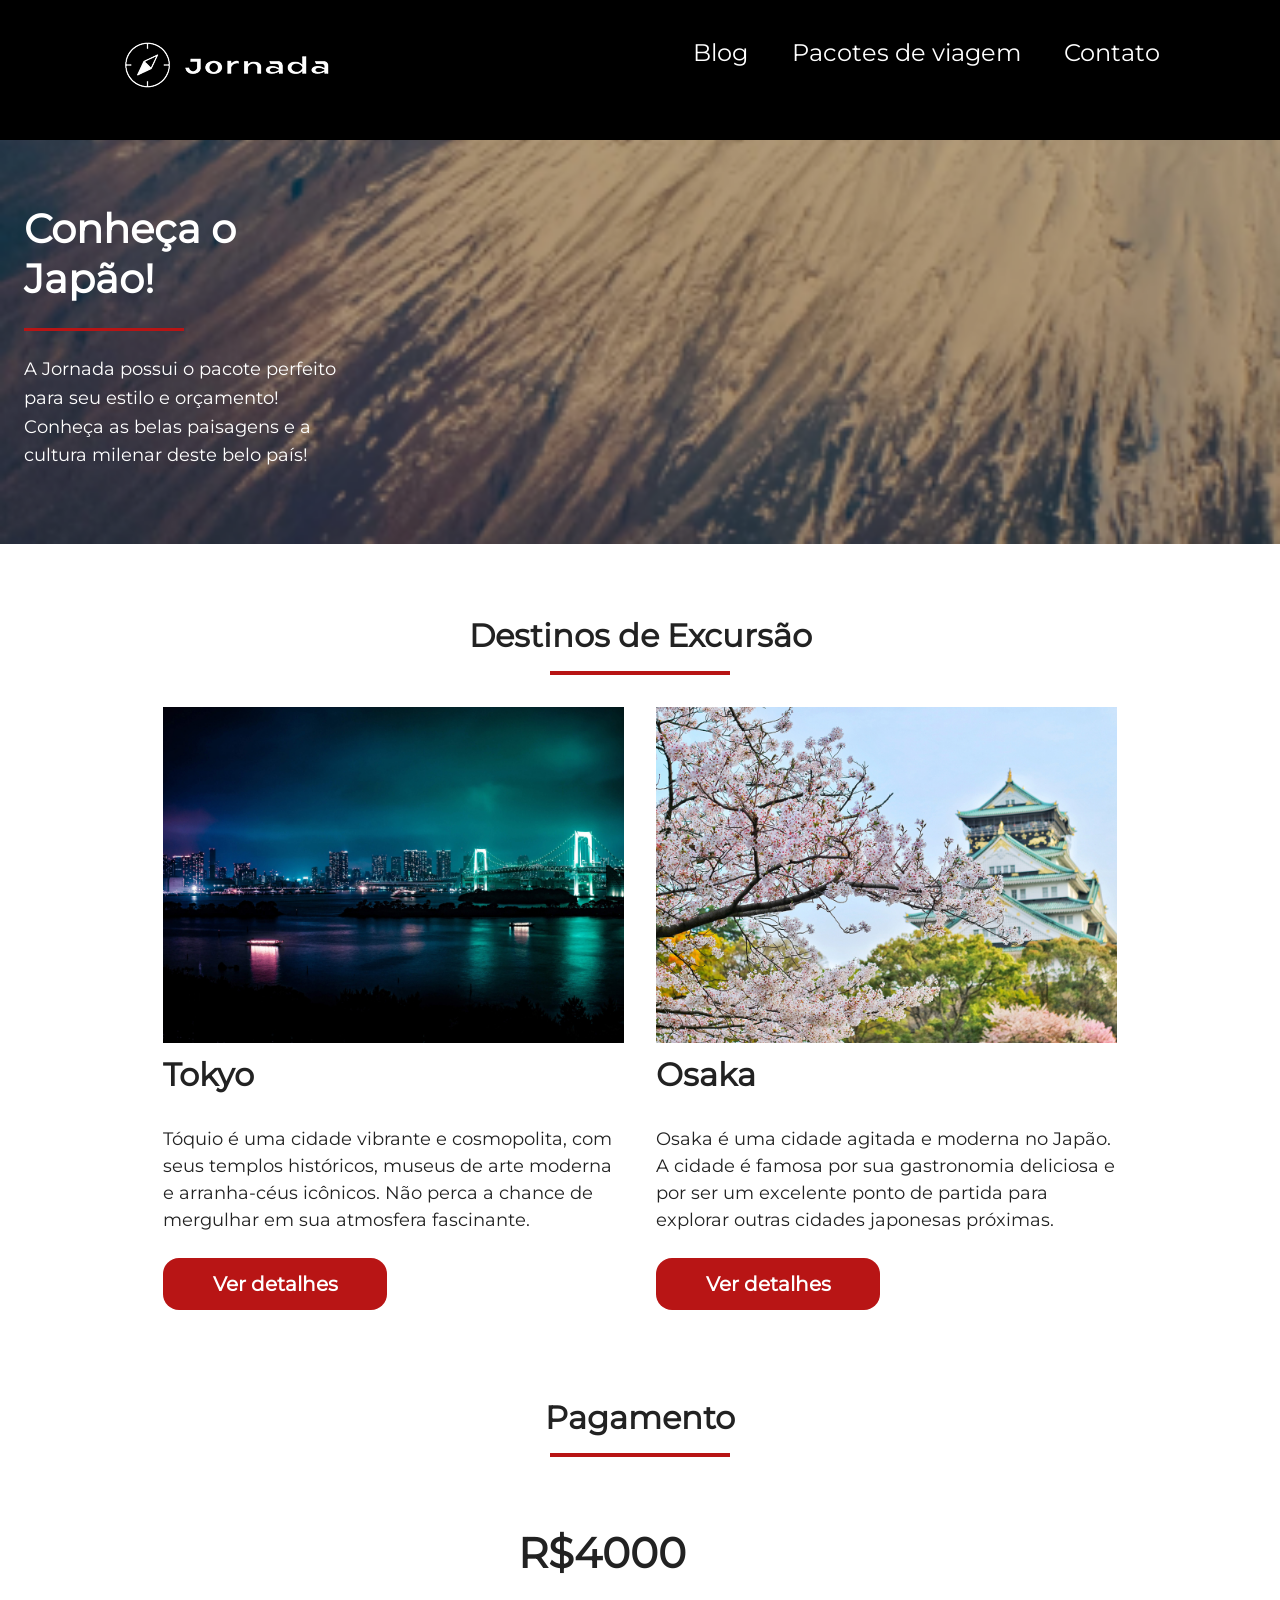
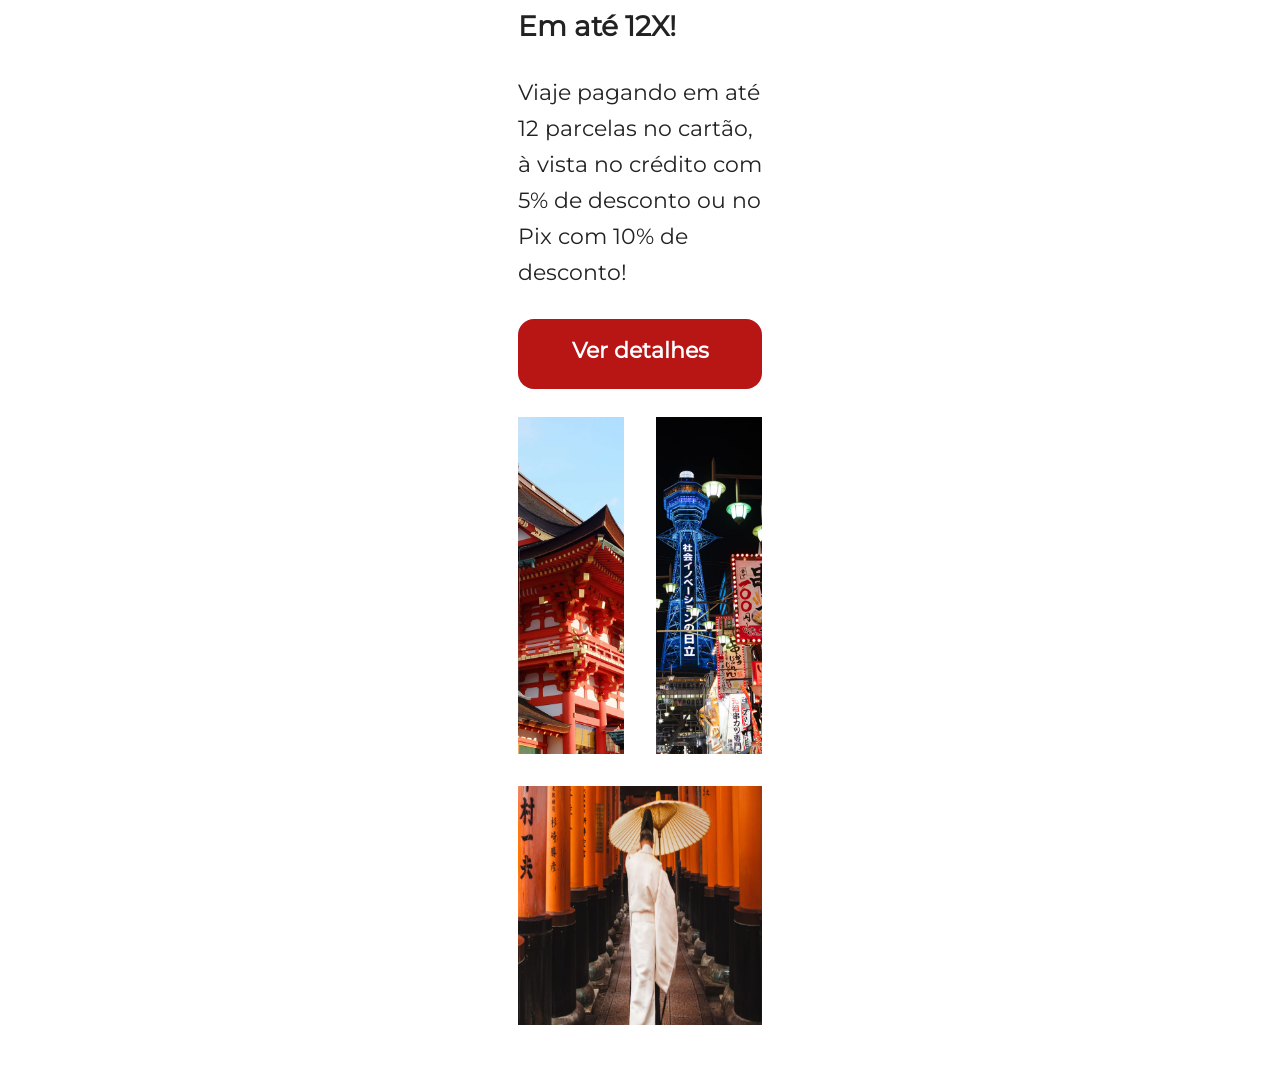
==== travel-package.html @ e9ac3a3e "Inicia aba de pacotes de viagem" ====
<!doctype html>
<html lang="pt-BR">
  <head>
    <meta charset="UTF-8" />
    <meta name="viewport" content="width=device-width, initial-scale=1.0" />
    <link rel="stylesheet" href="./css/style.css" />
    <title>Pacote de viagem</title>
  </head>

  <body>
    <header class="main-header">
      <div class="header-content">
        <a
          class="logo"
          href="#"
          aria-label="Voltar para a página inicial da Jornada Viagens"
          title="Voltar para a página inicial"
        >
          <img
            class="img-mobile"
            src="./img/Logo-branca.png"
            alt=""
            aria-hidden="true"
          />

          <img
            class="img-desktop"
            src="./img/Logo-branco-jornada.png"
            alt=""
            aria-hidden="true"
          />
        </a>

        <div class="navigation_menu">
          <input
            type="checkbox"
            id="menu"
            class="menu-toggle"
            aria-controls="menu-principal"
          />

          <label for="menu" class="menu-label">
            <span class="visually-hidden">
              Abrir ou fechar menu de navegação
            </span>
            <img src="./img/menu.png" alt="" aria-hidden="true" />
          </label>

          <nav id="menu-principal" aria-label="Menu principal">
            <ul class="list-links">
              <li>
                <a
                  href="blog.html"
                  target="_blank"
                  rel="noopener noreferrer"
                  aria-label="Acessar blog, abre em nova aba"
                  title="Acessar blog"
                >
                  Blog
                </a>
              </li>

              <li>
                <a
                  href="travel-package.html"
                  target="_blank"
                  rel="noopener noreferrer"
                  aria-label="Acessar pacotes de viagem, abre em nova aba"
                  title="Acessar pacotes de viagem"
                >
                  Pacotes de viagem
                </a>
              </li>

              <li>
                <a
                  href="contato.html"
                  target="_blank"
                  rel="noopener noreferrer"
                  aria-label="Acessar contato, abre em nova aba"
                  title="Acessar contato"
                >
                  Contato
                </a>
              </li>
            </ul>
          </nav>
        </div>
      </div>
    </header>
    <main id="conteudo-principal">
      <section class="hero-package" aria-labelledby="titulo-principal">
        <div class="hero-package-content">
          <h1 id="titulo-principal">Conheça o Japão!</h1>

          <hr class="hero-package-line" aria-hidden="true" />

          <p>
            A Jornada possui o pacote perfeito para seu estilo e orçamento!
            Conheça as belas paisagens e a cultura milenar deste belo país!
          </p>
        </div>
      </section>
    </main>

    <section class="destinations" aria-labelledby="titulo-destinos">
      <div class="section-title">
        <h2 id="titulo-destinos">Destinos de Excursão</h2>
        <hr />
      </div>

      <div class="destination-items">
        <article class="item tokyo">
          <header>
            <div class="img-item">
              <img
                src="./img/tokyo-mobile.jpg"
                alt="Vista urbana de Tóquio, no Japão"
              />
            </div>

            <h3 class="content-title">Tokyo</h3>
          </header>

          <p class="content-text">
            Tóquio é uma cidade vibrante e cosmopolita, com seus templos
            históricos, museus de arte moderna e arranha-céus icônicos. Não
            perca a chance de mergulhar em sua atmosfera fascinante.
          </p>

          <footer>
            <a
              href="#"
              class="button"
              target="_blank"
              rel="noopener noreferrer"
              aria-label="Ver detalhes do destino Tokyo, abre em nova aba"
              title="Ver detalhes do destino Tokyo"
            >
              Ver detalhes
            </a>
          </footer>
        </article>

        <article class="item osaka">
          <header>
            <div class="img-item">
              <img
                src="./img/osaka-mobile.jpg"
                alt="Vista urbana de Osaka, no Japão"
              />
            </div>

            <h3 class="content-title">Osaka</h3>
          </header>

          <p class="content-text">
            Osaka é uma cidade agitada e moderna no Japão. A cidade é famosa por
            sua gastronomia deliciosa e por ser um excelente ponto de partida
            para explorar outras cidades japonesas próximas.
          </p>

          <footer>
            <a
              href="#"
              class="button"
              target="_blank"
              rel="noopener noreferrer"
              aria-label="Ver detalhes do destino Osaka, abre em nova aba"
              title="Ver detalhes do destino Osaka"
            >
              Ver detalhes
            </a>
          </footer>
        </article>
      </div>
    </section>
    <section
      class="package-payments"
      aria-labelledby="titulo-package-pagamentos"
    >
      <div class="section-title">
        <h2 id="titulo-package-pagamentos" class="content-title">Pagamento</h2>
        <hr />
      </div>

      <div class="package-payments-container">
        <div class="package-payments-content">
          <h1 class="package-payments-price">R$4000</h1>
          <h3 class="package-payments-subtitle">Em até 12X!</h3>

          <p class="package-payments-text">
            Viaje pagando em até 12 parcelas no cartão, à vista no crédito com
            5% de desconto ou no Pix com 10% de desconto!
          </p>

          <footer class="package-payments-footer">
            <a
              href="#"
              class="button"
              target="_blank"
              rel="noopener noreferrer"
              aria-label="Ver detalhes do pacote para Osaka, abre em nova aba"
              title="Ver detalhes do pacote para Osaka"
            >
              Ver detalhes
            </a>
          </footer>
        </div>

        <div class="package-payments-gallery">
          <div
            class="package-payments-image package-payments-temple"
            aria-hidden="true"
          ></div>
          <div
            class="package-payments-image package-payments-gates"
            aria-hidden="true"
          ></div>
          <div
            class="package-payments-image package-payments-center package-payments-colspan-2"
            aria-hidden="true"
          ></div>
        </div>
      </div>
    </section>
  </body>
</html>
---- css/style.css ----
@import url(global.css);
@import url(header.css);
@import url(hero.css);
@import url(offers.css);
@import url(category.css);
@import url(destination.css);
@import url(payments.css);
@import url(testimonials.css);
@import url(footer.css);
@import url(hero-package.css);
@import url(package-payments.css);
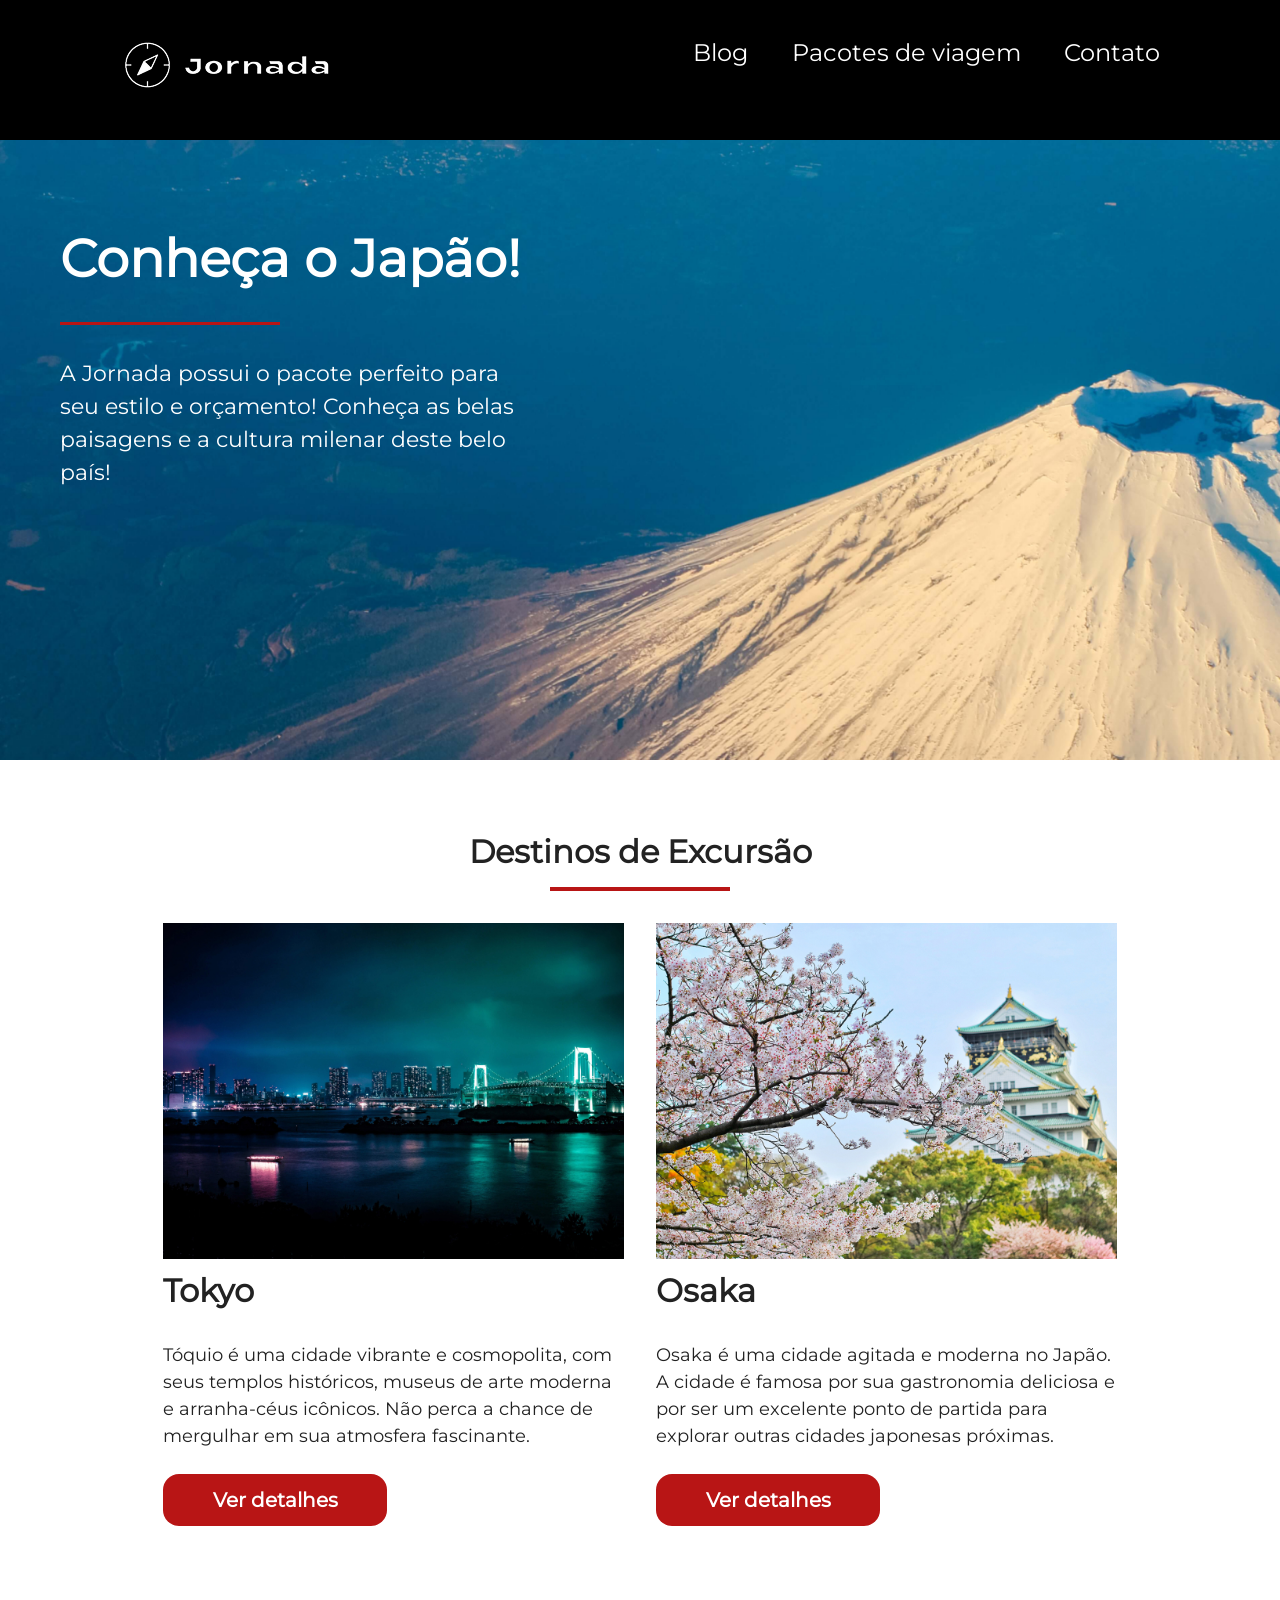
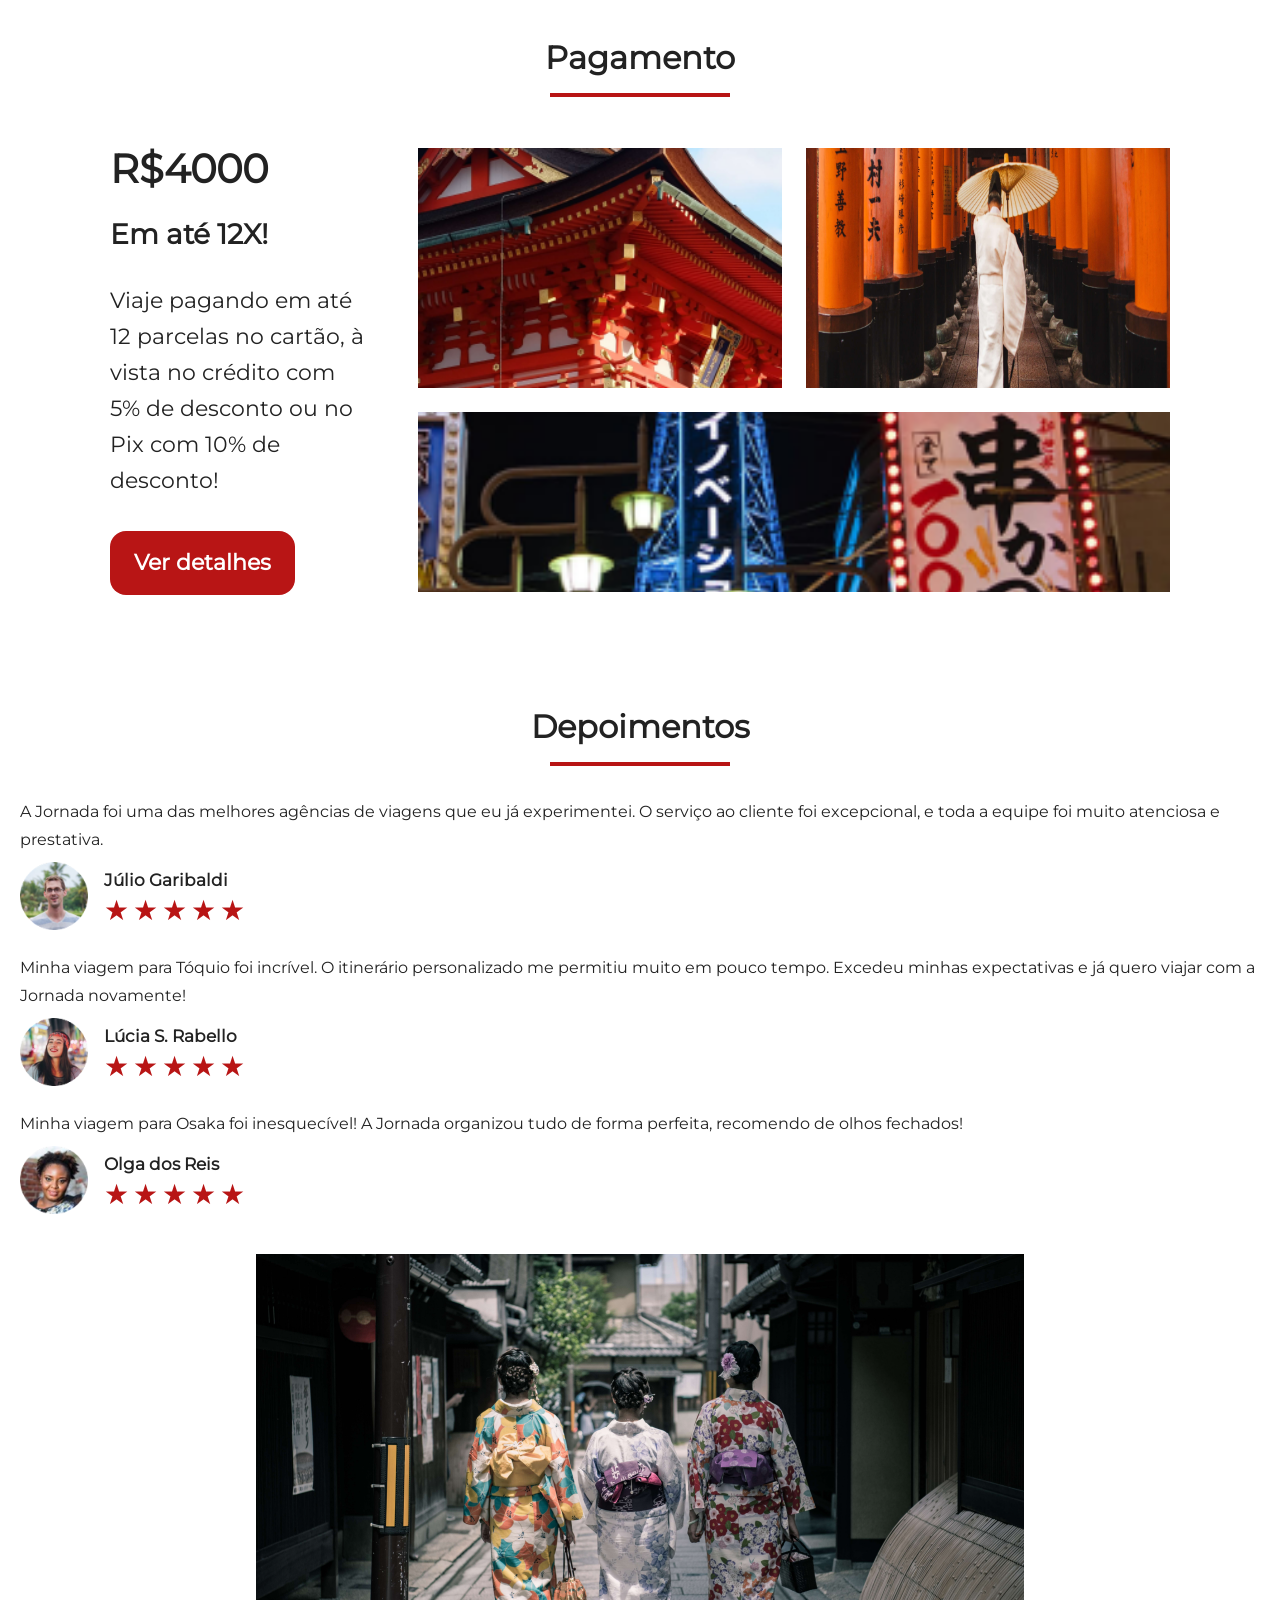
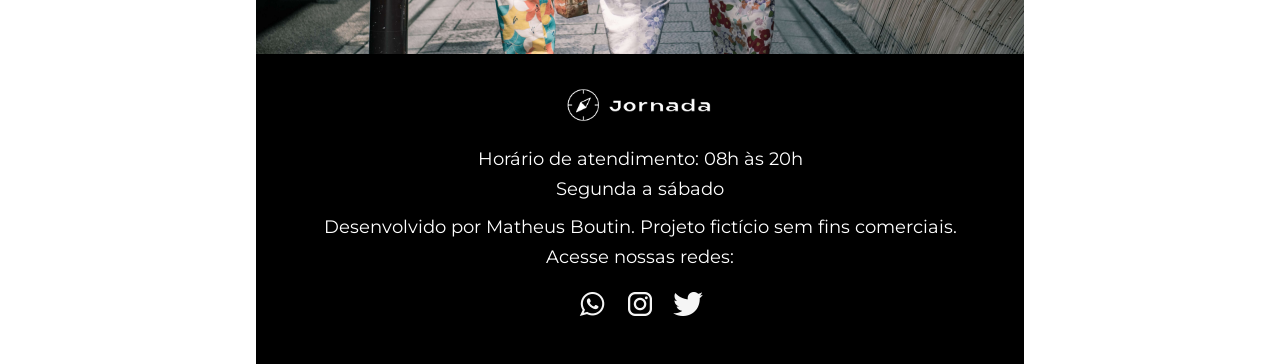
==== commit 8a444bc5: "Finaliza pacotes de viagem e projeto" ====
--- a/travel-package.html
+++ b/travel-package.html
@@ -12,7 +12,7 @@
       <div class="header-content">
         <a
           class="logo"
-          href="#"
+          href="index.html"
           aria-label="Voltar para a página inicial da Jornada Viagens"
           title="Voltar para a página inicial"
         >
@@ -88,6 +88,7 @@
         </div>
       </div>
     </header>
+
     <main id="conteudo-principal">
       <section class="hero-package" aria-labelledby="titulo-principal">
         <div class="hero-package-content">
@@ -101,128 +102,344 @@
           </p>
         </div>
       </section>
+
+      <section class="destinations" aria-labelledby="titulo-destinos">
+        <div class="section-title">
+          <h2 id="titulo-destinos">Destinos de Excursão</h2>
+          <hr aria-hidden="true" />
+        </div>
+
+        <div class="destination-items">
+          <article class="item tokyo">
+            <header>
+              <div class="img-item">
+                <img
+                  src="./img/tokyo-mobile.jpg"
+                  alt="Vista urbana de Tóquio, no Japão"
+                />
+              </div>
+
+              <h3 class="content-title">Tokyo</h3>
+            </header>
+
+            <p class="content-text">
+              Tóquio é uma cidade vibrante e cosmopolita, com seus templos
+              históricos, museus de arte moderna e arranha-céus icônicos. Não
+              perca a chance de mergulhar em sua atmosfera fascinante.
+            </p>
+
+            <footer>
+              <a
+                href="#"
+                class="button"
+                target="_blank"
+                rel="noopener noreferrer"
+                aria-label="Ver detalhes do destino Tokyo, abre em nova aba"
+                title="Ver detalhes do destino Tokyo"
+              >
+                Ver detalhes
+              </a>
+            </footer>
+          </article>
+
+          <article class="item osaka">
+            <header>
+              <div class="img-item">
+                <img
+                  src="./img/osaka-mobile.jpg"
+                  alt="Vista urbana de Osaka, no Japão"
+                />
+              </div>
+
+              <h3 class="content-title">Osaka</h3>
+            </header>
+
+            <p class="content-text">
+              Osaka é uma cidade agitada e moderna no Japão. A cidade é famosa
+              por sua gastronomia deliciosa e por ser um excelente ponto de
+              partida para explorar outras cidades japonesas próximas.
+            </p>
+
+            <footer>
+              <a
+                href="#"
+                class="button"
+                target="_blank"
+                rel="noopener noreferrer"
+                aria-label="Ver detalhes do destino Osaka, abre em nova aba"
+                title="Ver detalhes do destino Osaka"
+              >
+                Ver detalhes
+              </a>
+            </footer>
+          </article>
+        </div>
+      </section>
+
+      <section
+        class="package-payments"
+        aria-labelledby="titulo-package-pagamentos"
+      >
+        <div class="section-title package-payments-title">
+          <h2 id="titulo-package-pagamentos" class="content-title">
+            Pagamento
+          </h2>
+          <hr aria-hidden="true" />
+        </div>
+
+        <div class="package-payments-container">
+          <div class="package-payments-content">
+            <p class="package-payments-price">R$4000</p>
+            <p class="package-payments-subtitle">Em até 12X!</p>
+
+            <p class="package-payments-text">
+              Viaje pagando em até 12 parcelas no cartão, à vista no crédito com
+              5% de desconto ou no Pix com 10% de desconto!
+            </p>
+
+            <footer class="package-payments-footer">
+              <a
+                href="#"
+                class="button"
+                target="_blank"
+                rel="noopener noreferrer"
+                aria-label="Ver detalhes do pacote para o Japão, abre em nova aba"
+                title="Ver detalhes do pacote para o Japão"
+              >
+                Ver detalhes
+              </a>
+            </footer>
+          </div>
+
+          <div
+            class="package-payments-gallery"
+            aria-label="Imagens do pacote de viagem para o Japão"
+          >
+            <div
+              class="package-payments-image package-payments-temple"
+              role="img"
+              aria-label="Templo tradicional no Japão"
+            ></div>
+
+            <div
+              class="package-payments-image package-payments-center"
+              role="img"
+              aria-label="Rua iluminada em uma cidade japonesa"
+            ></div>
+
+            <div
+              class="package-payments-image package-payments-gates package-payments-colspan-2"
+              role="img"
+              aria-label="Caminho com portões tradicionais japoneses"
+            ></div>
+          </div>
+        </div>
+      </section>
+
+      <section class="testimonials" aria-labelledby="titulo-depoimentos">
+        <div class="section-title">
+          <h2 id="titulo-depoimentos" class="content-title">Depoimentos</h2>
+          <hr aria-hidden="true" />
+        </div>
+
+        <div class="testimonial-container">
+          <article class="testimonial-card">
+            <header class="testimonial-text">
+              <p>
+                A Jornada foi uma das melhores agências de viagens que eu já
+                experimentei. O serviço ao cliente foi excepcional, e toda a
+                equipe foi muito atenciosa e prestativa.
+              </p>
+            </header>
+
+            <footer class="testimonial-profile">
+              <img
+                src="./img/avatar-julio.png"
+                alt="Imagem de perfil do cliente Júlio Garibaldi"
+              />
+
+              <div class="profile-content">
+                <h4>Júlio Garibaldi</h4>
+
+                <div
+                  class="rating"
+                  role="img"
+                  aria-label="Avaliação: 5 de 5 estrelas"
+                >
+                  <span class="star" aria-hidden="true">★</span>
+                  <span class="star" aria-hidden="true">★</span>
+                  <span class="star" aria-hidden="true">★</span>
+                  <span class="star" aria-hidden="true">★</span>
+                  <span class="star" aria-hidden="true">★</span>
+                </div>
+              </div>
+            </footer>
+          </article>
+
+          <article class="testimonial-card">
+            <header class="testimonial-text">
+              <p>
+                Minha viagem para Tóquio foi incrível. O itinerário
+                personalizado me permitiu muito em pouco tempo. Excedeu minhas
+                expectativas e já quero viajar com a Jornada novamente!
+              </p>
+            </header>
+
+            <footer class="testimonial-profile">
+              <img
+                src="./img/avatar-lucia.png"
+                alt="Imagem de perfil da cliente Lúcia S. Rabello"
+              />
+
+              <div class="profile-content">
+                <h4>Lúcia S. Rabello</h4>
+
+                <div
+                  class="rating"
+                  role="img"
+                  aria-label="Avaliação: 5 de 5 estrelas"
+                >
+                  <span class="star" aria-hidden="true">★</span>
+                  <span class="star" aria-hidden="true">★</span>
+                  <span class="star" aria-hidden="true">★</span>
+                  <span class="star" aria-hidden="true">★</span>
+                  <span class="star" aria-hidden="true">★</span>
+                </div>
+              </div>
+            </footer>
+          </article>
+
+          <article class="testimonial-card">
+            <header class="testimonial-text">
+              <p>
+                Minha viagem para Osaka foi inesquecível! A Jornada organizou
+                tudo de forma perfeita, recomendo de olhos fechados!
+              </p>
+            </header>
+
+            <footer class="testimonial-profile">
+              <img
+                src="./img/avatar-olga.png"
+                alt="Imagem de perfil da cliente Olga dos Reis"
+              />
+
+              <div class="profile-content">
+                <h4>Olga dos Reis</h4>
+
+                <div
+                  class="rating"
+                  role="img"
+                  aria-label="Avaliação: 5 de 5 estrelas"
+                >
+                  <span class="star" aria-hidden="true">★</span>
+                  <span class="star" aria-hidden="true">★</span>
+                  <span class="star" aria-hidden="true">★</span>
+                  <span class="star" aria-hidden="true">★</span>
+                  <span class="star" aria-hidden="true">★</span>
+                </div>
+              </div>
+            </footer>
+          </article>
+        </div>
+      </section>
+
+      <div class="footer-img">
+        <picture>
+          <source
+            media="(min-width: 1440px)"
+            srcset="./img/footer-img-package-desktop.png"
+          />
+
+          <source
+            media="(min-width: 768px)"
+            srcset="./img/footer-img-package-tablet.png"
+          />
+
+          <img
+            src="./img/footer-img-package.png"
+            alt="Três mulheres caminhando de quimono em uma rua tradicional no Japão"
+          />
+        </picture>
+      </div>
     </main>
 
-    <section class="destinations" aria-labelledby="titulo-destinos">
-      <div class="section-title">
-        <h2 id="titulo-destinos">Destinos de Excursão</h2>
-        <hr />
+    <footer class="footer" aria-labelledby="titulo-rodape">
+      <div class="footer-content">
+        <h2 id="titulo-rodape" class="visually-hidden">
+          Informações finais da Jornada Viagens
+        </h2>
+
+        <a
+          href="#"
+          class="footer-logo"
+          aria-label="Voltar para a página inicial da Jornada Viagens"
+          title="Voltar para a página inicial da Jornada Viagens"
+        >
+          <img src="./img/Logo-branco-jornada.png" alt="" aria-hidden="true" />
+        </a>
+
+        <div class="footer-info" aria-labelledby="titulo-atendimento">
+          <h3 id="titulo-atendimento" class="visually-hidden">
+            Horário de atendimento
+          </h3>
+
+          <p>Horário de atendimento: 08h às 20h</p>
+          <p>Segunda a sábado</p>
+        </div>
+
+        <p class="footer-copy">
+          Desenvolvido por Matheus Boutin. Projeto fictício sem fins comerciais.
+        </p>
+
+        <div class="footer-social-area" aria-labelledby="titulo-redes-sociais">
+          <p id="titulo-redes-sociais">Acesse nossas redes:</p>
+
+          <nav
+            class="footer-social"
+            aria-label="Redes sociais da Jornada Viagens"
+          >
+            <ul>
+              <li>
+                <a
+                  href="#"
+                  aria-label="Acessar WhatsApp da Jornada Viagens"
+                  title="Acessar WhatsApp da Jornada Viagens"
+                >
+                  <img
+                    src="./img/whatsapp-logo.png"
+                    alt=""
+                    aria-hidden="true"
+                  />
+                </a>
+              </li>
+
+              <li>
+                <a
+                  href="#"
+                  aria-label="Acessar Instagram da Jornada Viagens"
+                  title="Acessar Instagram da Jornada Viagens"
+                >
+                  <img
+                    src="./img/instagram-logo.png"
+                    alt=""
+                    aria-hidden="true"
+                  />
+                </a>
+              </li>
+
+              <li>
+                <a
+                  href="#"
+                  aria-label="Acessar Twitter da Jornada Viagens"
+                  title="Acessar Twitter da Jornada Viagens"
+                >
+                  <img src="./img/twitter-logo.png" alt="" aria-hidden="true" />
+                </a>
+              </li>
+            </ul>
+          </nav>
+        </div>
       </div>
-
-      <div class="destination-items">
-        <article class="item tokyo">
-          <header>
-            <div class="img-item">
-              <img
-                src="./img/tokyo-mobile.jpg"
-                alt="Vista urbana de Tóquio, no Japão"
-              />
-            </div>
-
-            <h3 class="content-title">Tokyo</h3>
-          </header>
-
-          <p class="content-text">
-            Tóquio é uma cidade vibrante e cosmopolita, com seus templos
-            históricos, museus de arte moderna e arranha-céus icônicos. Não
-            perca a chance de mergulhar em sua atmosfera fascinante.
-          </p>
-
-          <footer>
-            <a
-              href="#"
-              class="button"
-              target="_blank"
-              rel="noopener noreferrer"
-              aria-label="Ver detalhes do destino Tokyo, abre em nova aba"
-              title="Ver detalhes do destino Tokyo"
-            >
-              Ver detalhes
-            </a>
-          </footer>
-        </article>
-
-        <article class="item osaka">
-          <header>
-            <div class="img-item">
-              <img
-                src="./img/osaka-mobile.jpg"
-                alt="Vista urbana de Osaka, no Japão"
-              />
-            </div>
-
-            <h3 class="content-title">Osaka</h3>
-          </header>
-
-          <p class="content-text">
-            Osaka é uma cidade agitada e moderna no Japão. A cidade é famosa por
-            sua gastronomia deliciosa e por ser um excelente ponto de partida
-            para explorar outras cidades japonesas próximas.
-          </p>
-
-          <footer>
-            <a
-              href="#"
-              class="button"
-              target="_blank"
-              rel="noopener noreferrer"
-              aria-label="Ver detalhes do destino Osaka, abre em nova aba"
-              title="Ver detalhes do destino Osaka"
-            >
-              Ver detalhes
-            </a>
-          </footer>
-        </article>
-      </div>
-    </section>
-    <section
-      class="package-payments"
-      aria-labelledby="titulo-package-pagamentos"
-    >
-      <div class="section-title">
-        <h2 id="titulo-package-pagamentos" class="content-title">Pagamento</h2>
-        <hr />
-      </div>
-
-      <div class="package-payments-container">
-        <div class="package-payments-content">
-          <h1 class="package-payments-price">R$4000</h1>
-          <h3 class="package-payments-subtitle">Em até 12X!</h3>
-
-          <p class="package-payments-text">
-            Viaje pagando em até 12 parcelas no cartão, à vista no crédito com
-            5% de desconto ou no Pix com 10% de desconto!
-          </p>
-
-          <footer class="package-payments-footer">
-            <a
-              href="#"
-              class="button"
-              target="_blank"
-              rel="noopener noreferrer"
-              aria-label="Ver detalhes do pacote para Osaka, abre em nova aba"
-              title="Ver detalhes do pacote para Osaka"
-            >
-              Ver detalhes
-            </a>
-          </footer>
-        </div>
-
-        <div class="package-payments-gallery">
-          <div
-            class="package-payments-image package-payments-temple"
-            aria-hidden="true"
-          ></div>
-          <div
-            class="package-payments-image package-payments-gates"
-            aria-hidden="true"
-          ></div>
-          <div
-            class="package-payments-image package-payments-center package-payments-colspan-2"
-            aria-hidden="true"
-          ></div>
-        </div>
-      </div>
-    </section>
+    </footer>
   </body>
 </html>
